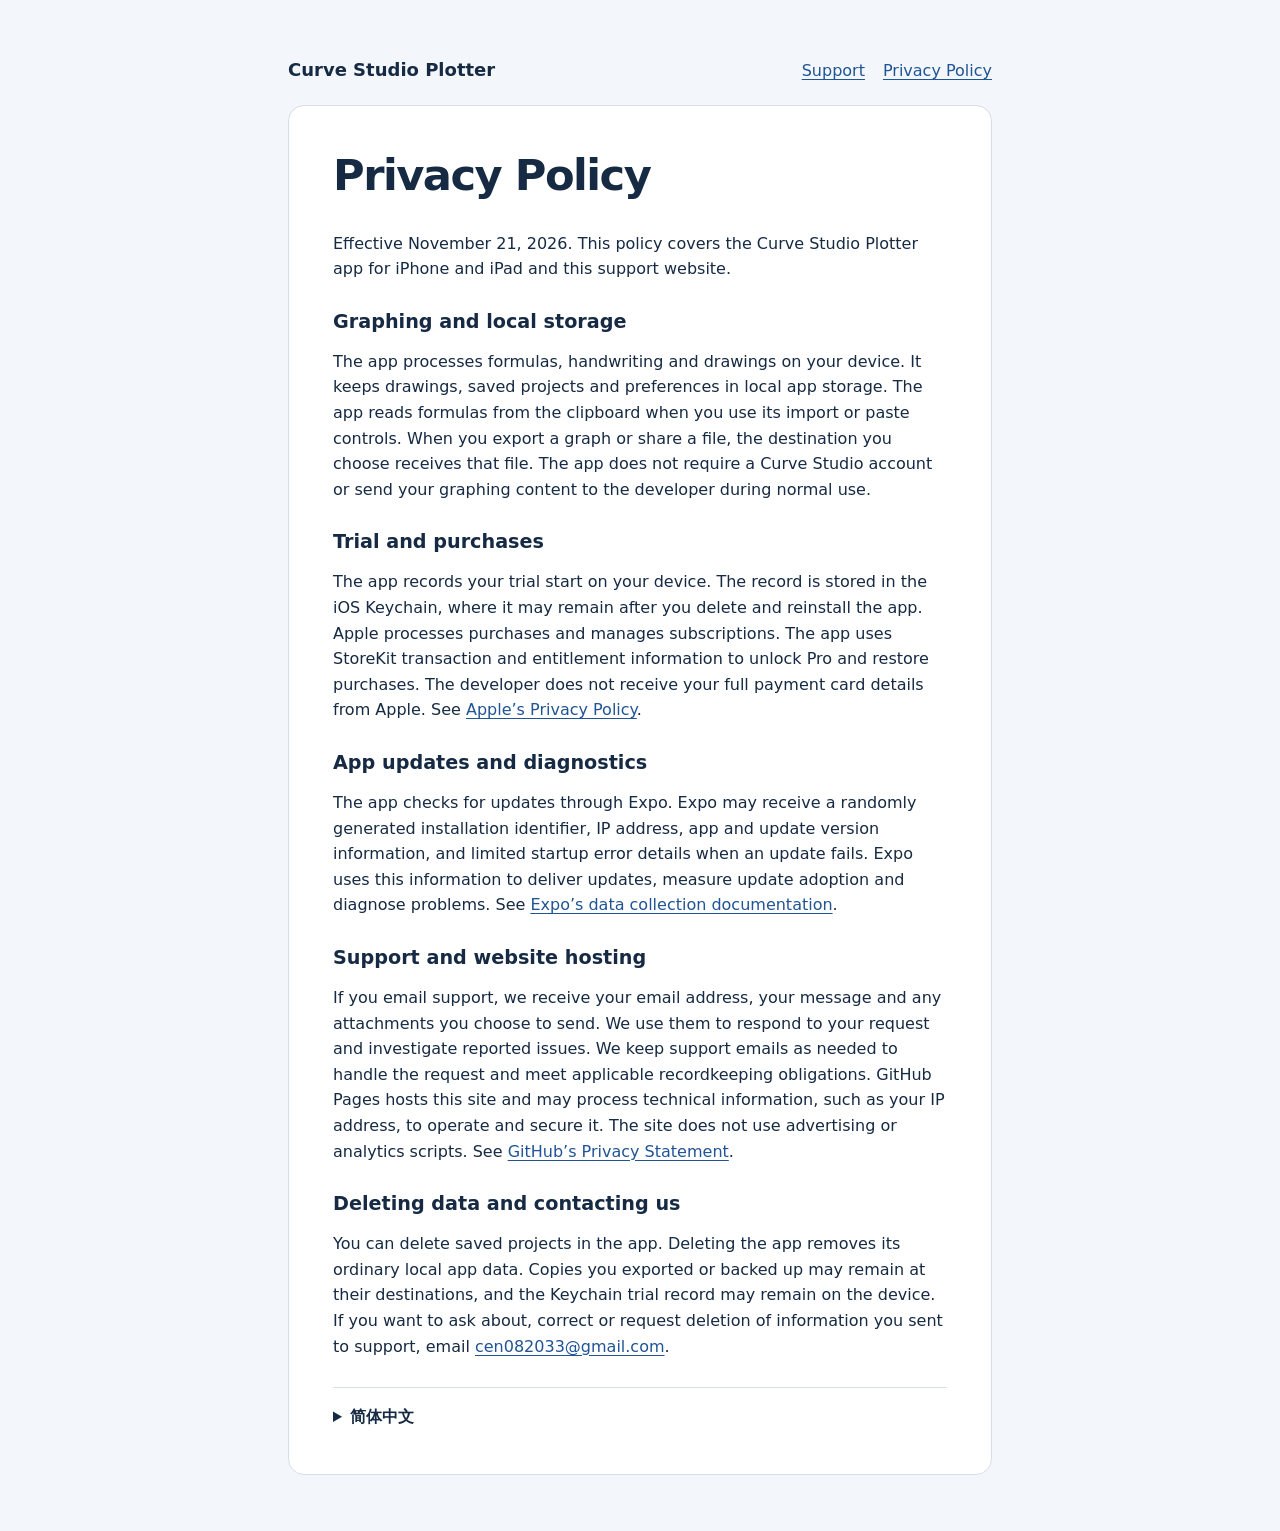
==== privacy/index.html @ 829e7258 "Publish support and privacy policy" ====
<!doctype html>
<html lang="en">
<head>
  <meta charset="utf-8">
  <meta name="viewport" content="width=device-width, initial-scale=1">
  <title>Privacy Policy | Curve Studio Plotter</title>
  <link rel="stylesheet" href="../styles.css">
</head>
<body>
  <header>
    <strong>Curve Studio Plotter</strong>
    <nav aria-label="Site navigation">
      <a href="../">Support</a>
      <a href="./" aria-current="page">Privacy Policy</a>
    </nav>
  </header>
  <main>
    <h1>Privacy Policy</h1>
    <p>Effective November 21, 2026. This policy covers the Curve Studio Plotter app for iPhone and iPad and this support website.</p>

    <h2>Graphing and local storage</h2>
    <p>The app processes formulas, handwriting and drawings on your device. It keeps drawings, saved projects and preferences in local app storage. The app reads formulas from the clipboard when you use its import or paste controls. When you export a graph or share a file, the destination you choose receives that file. The app does not require a Curve Studio account or send your graphing content to the developer during normal use.</p>

    <h2>Trial and purchases</h2>
    <p>The app records your trial start on your device. The record is stored in the iOS Keychain, where it may remain after you delete and reinstall the app. Apple processes purchases and manages subscriptions. The app uses StoreKit transaction and entitlement information to unlock Pro and restore purchases. The developer does not receive your full payment card details from Apple. See <a href="https://www.apple.com/legal/privacy/">Apple’s Privacy Policy</a>.</p>

    <h2>App updates and diagnostics</h2>
    <p>The app checks for updates through Expo. Expo may receive a randomly generated installation identifier, IP address, app and update version information, and limited startup error details when an update fails. Expo uses this information to deliver updates, measure update adoption and diagnose problems. See <a href="https://docs.expo.dev/eas-update/store-privacy-declarations/">Expo’s data collection documentation</a>.</p>

    <h2>Support and website hosting</h2>
    <p>If you email support, we receive your email address, your message and any attachments you choose to send. We use them to respond to your request and investigate reported issues. We keep support emails as needed to handle the request and meet applicable recordkeeping obligations. GitHub Pages hosts this site and may process technical information, such as your IP address, to operate and secure it. The site does not use advertising or analytics scripts. See <a href="https://docs.github.com/en/site-policy/privacy-policies/github-general-privacy-statement">GitHub’s Privacy Statement</a>.</p>

    <h2>Deleting data and contacting us</h2>
    <p>You can delete saved projects in the app. Deleting the app removes its ordinary local app data. Copies you exported or backed up may remain at their destinations, and the Keychain trial record may remain on the device. If you want to ask about, correct or request deletion of information you sent to support, email <a href="mailto:cen082033@gmail.com">cen082033@gmail.com</a>.</p>

    <details lang="zh-CN">
      <summary>简体中文</summary>
      <h2>隐私政策</h2>
      <p>本政策自 2026 年 11 月 21 日起生效，适用于 iPhone 和 iPad 上的 Curve Studio Plotter 及本支持网站。</p>
      <h3>绘图与本机存储</h3>
      <p>公式、手写内容和图形由设备本地处理。绘图、保存的项目和偏好设置保存在 App 本地。使用导入或粘贴功能时，App 会读取剪贴板里的公式。导出或分享文件时，文件会发往你选择的位置。App 无需注册账号，正常使用时不会将你的绘图内容发送给开发者。</p>
      <h3>试用和购买</h3>
      <p>试用开始时间保存在设备的 iOS 钥匙串中，卸载和重装后可能仍然保留。Apple 处理付款并管理订阅。App 使用 StoreKit 提供的交易与权益信息解锁 Pro 和恢复购买。开发者不会从 Apple 获得你的完整银行卡资料。参见 <a href="https://www.apple.com/legal/privacy/">Apple 隐私政策</a>。</p>
      <h3>更新和诊断</h3>
      <p>App 通过 Expo 检查更新。Expo 可能接收随机生成的安装标识符、IP 地址、App 和更新版本信息，以及更新失败时有限的启动错误信息。这些信息用于分发更新、统计更新采用情况和排查问题。参见 <a href="https://docs.expo.dev/eas-update/store-privacy-declarations/">Expo 数据收集说明</a>。</p>
      <h3>技术支持与网站托管</h3>
      <p>当你发邮件联系支持时，我们会收到你的邮箱地址、邮件内容和你主动发送的附件，并用这些信息回复和排查问题。我们会根据处理请求及适用的记录保存要求保留邮件。本网站由 GitHub Pages 托管，GitHub 可能为运营和保护服务处理 IP 地址等技术信息。本网站不使用广告或分析脚本。参见 <a href="https://docs.github.com/en/site-policy/privacy-policies/github-general-privacy-statement">GitHub 隐私声明</a>。</p>
      <h3>删除数据与联系方式</h3>
      <p>你可以在 App 内删除已保存的项目。删除 App 会移除其常规本地数据，已导出或备份的副本及钥匙串中的试用记录可能仍然保留。如需查询、更正或请求删除你发送给支持的信息，请联系 <a href="mailto:cen082033@gmail.com">cen082033@gmail.com</a>。</p>
    </details>
  </main>
</body>
</html>
---- styles.css ----
:root {
  color-scheme: light;
  font-family: system-ui, sans-serif;
  color: #162a43;
  background: #f3f6fa;
  line-height: 1.6;
}
body {
  max-width: 44rem;
  margin: 0 auto;
  padding: clamp(1.25rem, 5vw, 3.5rem);
}
main {
  padding: clamp(1.25rem, 5vw, 2.75rem);
  border: 1px solid #d6dee9;
  border-radius: 1rem;
  background: #fff;
}
header, nav { display: flex; flex-wrap: wrap; align-items: baseline; gap: .75rem 1.125rem; }
header { justify-content: space-between; margin-bottom: 1.25rem; }
header strong { font-size: 1.125rem; }
h1, h2, h3 { line-height: 1.2; }
h1 { margin-top: 0; font-size: clamp(1.8rem, 5vw, 2.7rem); letter-spacing: -.035em; }
h2 { margin-top: 1.75rem; font-size: 1.2rem; }
h3 { font-size: 1.05rem; }
a { color: #205495; text-underline-offset: .2em; overflow-wrap: anywhere; }
a:focus-visible, summary:focus-visible { outline: 3px solid #205495; outline-offset: 4px; }
details { margin-top: 1.75rem; padding-top: 1rem; border-top: 1px solid #d6dee9; }
summary { width: fit-content; cursor: pointer; font-weight: 650; }
.contact {
  display: inline-block;
  border-radius: .5rem;
  padding: .6rem .9rem;
  color: #fff;
  background: #1d477a;
}
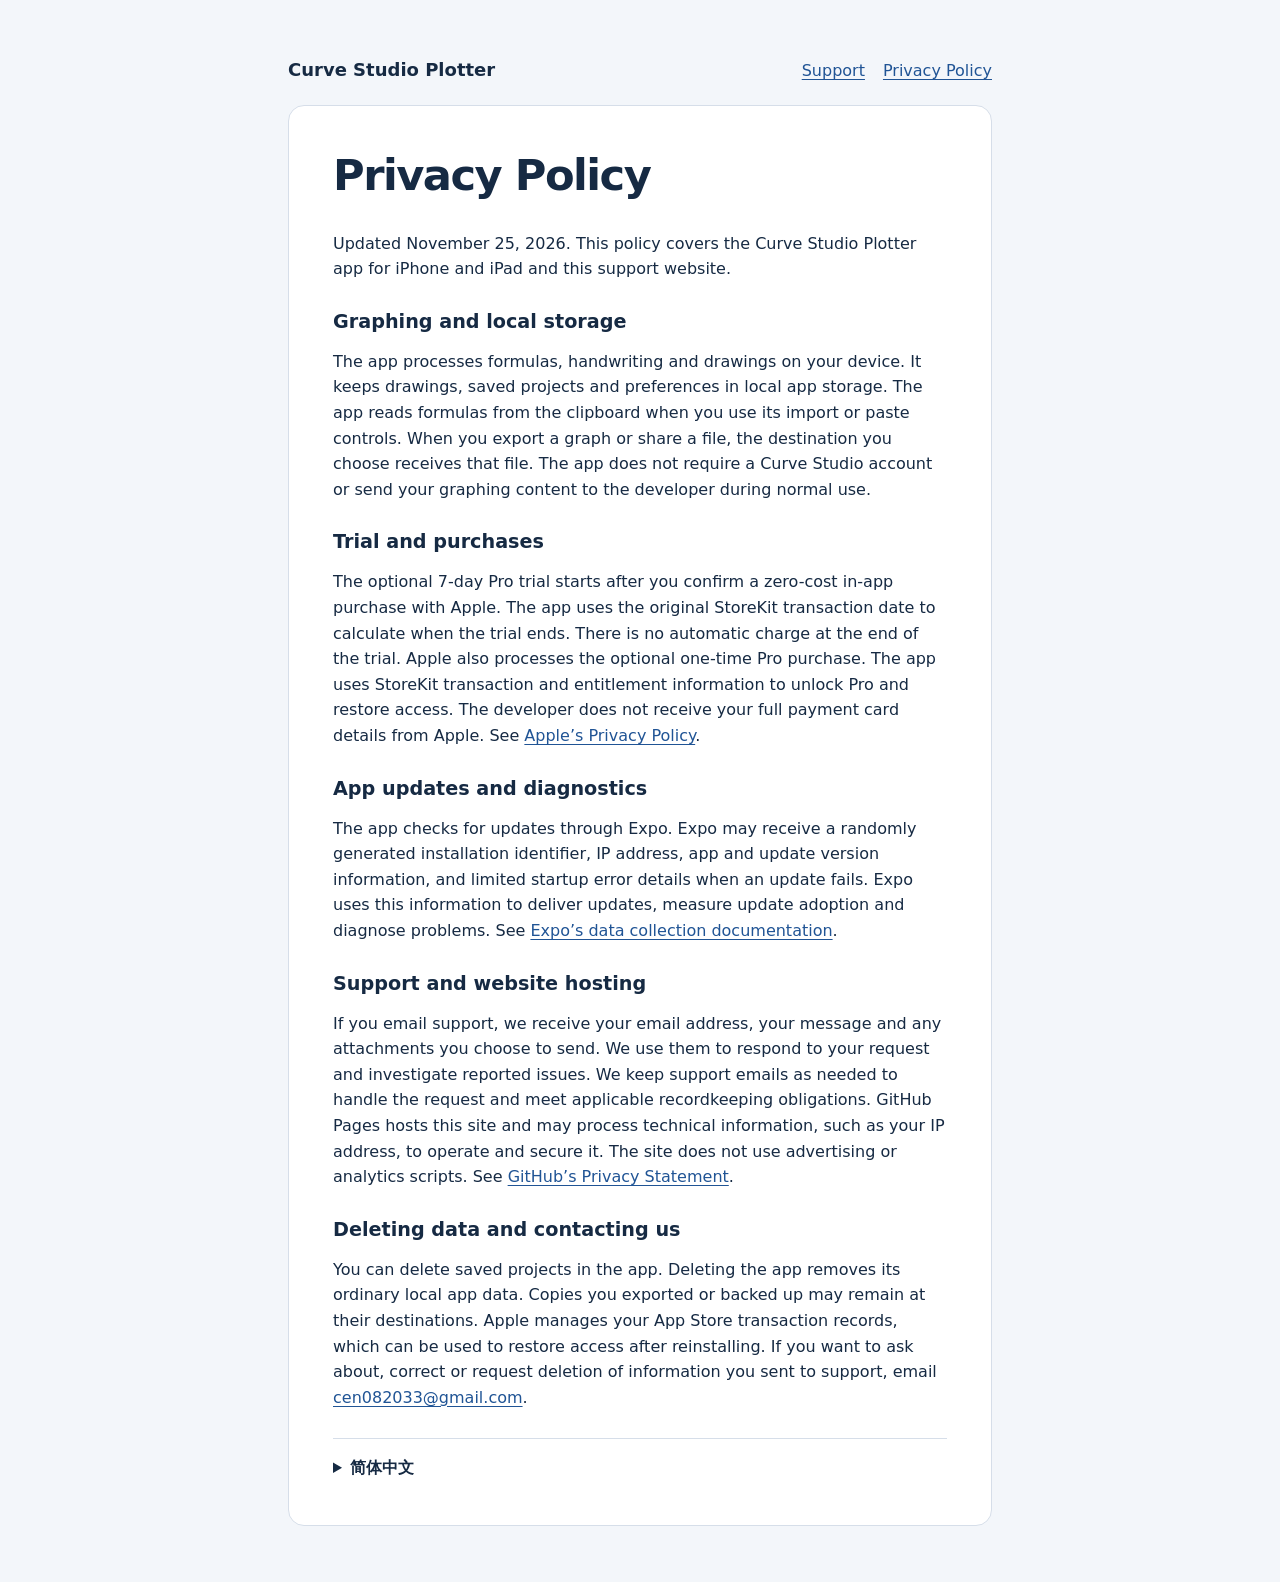
==== commit 42cd2a5d: "Update privacy policy for StoreKit trial and permanent Pro access" ====
--- a/privacy/index.html
+++ b/privacy/index.html
@@ -16,13 +16,13 @@
   </header>
   <main>
     <h1>Privacy Policy</h1>
-    <p>Effective November 21, 2026. This policy covers the Curve Studio Plotter app for iPhone and iPad and this support website.</p>
+    <p>Updated November 25, 2026. This policy covers the Curve Studio Plotter app for iPhone and iPad and this support website.</p>
 
     <h2>Graphing and local storage</h2>
     <p>The app processes formulas, handwriting and drawings on your device. It keeps drawings, saved projects and preferences in local app storage. The app reads formulas from the clipboard when you use its import or paste controls. When you export a graph or share a file, the destination you choose receives that file. The app does not require a Curve Studio account or send your graphing content to the developer during normal use.</p>
 
     <h2>Trial and purchases</h2>
-    <p>The app records your trial start on your device. The record is stored in the iOS Keychain, where it may remain after you delete and reinstall the app. Apple processes purchases and manages subscriptions. The app uses StoreKit transaction and entitlement information to unlock Pro and restore purchases. The developer does not receive your full payment card details from Apple. See <a href="https://www.apple.com/legal/privacy/">Apple’s Privacy Policy</a>.</p>
+    <p>The optional 7-day Pro trial starts after you confirm a zero-cost in-app purchase with Apple. The app uses the original StoreKit transaction date to calculate when the trial ends. There is no automatic charge at the end of the trial. Apple also processes the optional one-time Pro purchase. The app uses StoreKit transaction and entitlement information to unlock Pro and restore access. The developer does not receive your full payment card details from Apple. See <a href="https://www.apple.com/legal/privacy/">Apple’s Privacy Policy</a>.</p>
 
     <h2>App updates and diagnostics</h2>
     <p>The app checks for updates through Expo. Expo may receive a randomly generated installation identifier, IP address, app and update version information, and limited startup error details when an update fails. Expo uses this information to deliver updates, measure update adoption and diagnose problems. See <a href="https://docs.expo.dev/eas-update/store-privacy-declarations/">Expo’s data collection documentation</a>.</p>
@@ -31,22 +31,22 @@
     <p>If you email support, we receive your email address, your message and any attachments you choose to send. We use them to respond to your request and investigate reported issues. We keep support emails as needed to handle the request and meet applicable recordkeeping obligations. GitHub Pages hosts this site and may process technical information, such as your IP address, to operate and secure it. The site does not use advertising or analytics scripts. See <a href="https://docs.github.com/en/site-policy/privacy-policies/github-general-privacy-statement">GitHub’s Privacy Statement</a>.</p>
 
     <h2>Deleting data and contacting us</h2>
-    <p>You can delete saved projects in the app. Deleting the app removes its ordinary local app data. Copies you exported or backed up may remain at their destinations, and the Keychain trial record may remain on the device. If you want to ask about, correct or request deletion of information you sent to support, email <a href="mailto:cen082033@gmail.com">cen082033@gmail.com</a>.</p>
+    <p>You can delete saved projects in the app. Deleting the app removes its ordinary local app data. Copies you exported or backed up may remain at their destinations. Apple manages your App Store transaction records, which can be used to restore access after reinstalling. If you want to ask about, correct or request deletion of information you sent to support, email <a href="mailto:cen082033@gmail.com">cen082033@gmail.com</a>.</p>
 
     <details lang="zh-CN">
       <summary>简体中文</summary>
       <h2>隐私政策</h2>
-      <p>本政策自 2026 年 11 月 21 日起生效，适用于 iPhone 和 iPad 上的 Curve Studio Plotter 及本支持网站。</p>
+      <p>本政策于 2026 年 11 月 25 日更新，适用于 iPhone 和 iPad 上的 Curve Studio Plotter 及本支持网站。</p>
       <h3>绘图与本机存储</h3>
       <p>公式、手写内容和图形由设备本地处理。绘图、保存的项目和偏好设置保存在 App 本地。使用导入或粘贴功能时，App 会读取剪贴板里的公式。导出或分享文件时，文件会发往你选择的位置。App 无需注册账号，正常使用时不会将你的绘图内容发送给开发者。</p>
       <h3>试用和购买</h3>
-      <p>试用开始时间保存在设备的 iOS 钥匙串中，卸载和重装后可能仍然保留。Apple 处理付款并管理订阅。App 使用 StoreKit 提供的交易与权益信息解锁 Pro 和恢复购买。开发者不会从 Apple 获得你的完整银行卡资料。参见 <a href="https://www.apple.com/legal/privacy/">Apple 隐私政策</a>。</p>
+      <p>你可以自愿开启 7 天 Pro 试用。在 Apple 的内购窗口确认零元交易后，App 按 StoreKit 提供的原始交易时间计算试用到期时间。试用到期不会自动扣费。Apple 也处理可选的 Pro 永久买断。App 使用 StoreKit 提供的交易和权益信息解锁 Pro 和恢复访问权限。开发者不会从 Apple 获得你的完整银行卡资料。参见 <a href="https://www.apple.com/legal/privacy/">Apple 隐私政策</a>。</p>
       <h3>更新和诊断</h3>
       <p>App 通过 Expo 检查更新。Expo 可能接收随机生成的安装标识符、IP 地址、App 和更新版本信息，以及更新失败时有限的启动错误信息。这些信息用于分发更新、统计更新采用情况和排查问题。参见 <a href="https://docs.expo.dev/eas-update/store-privacy-declarations/">Expo 数据收集说明</a>。</p>
       <h3>技术支持与网站托管</h3>
       <p>当你发邮件联系支持时，我们会收到你的邮箱地址、邮件内容和你主动发送的附件，并用这些信息回复和排查问题。我们会根据处理请求及适用的记录保存要求保留邮件。本网站由 GitHub Pages 托管，GitHub 可能为运营和保护服务处理 IP 地址等技术信息。本网站不使用广告或分析脚本。参见 <a href="https://docs.github.com/en/site-policy/privacy-policies/github-general-privacy-statement">GitHub 隐私声明</a>。</p>
       <h3>删除数据与联系方式</h3>
-      <p>你可以在 App 内删除已保存的项目。删除 App 会移除其常规本地数据，已导出或备份的副本及钥匙串中的试用记录可能仍然保留。如需查询、更正或请求删除你发送给支持的信息，请联系 <a href="mailto:cen082033@gmail.com">cen082033@gmail.com</a>。</p>
+      <p>你可以在 App 内删除已保存的项目。删除 App 会移除其常规本地数据。已导出或备份的副本可能仍保存在对应位置。Apple 管理 App Store 交易记录，重装后可用这些记录恢复访问权限。如需查询、更正或请求删除你发送给支持的信息，请联系 <a href="mailto:cen082033@gmail.com">cen082033@gmail.com</a>。</p>
     </details>
   </main>
 </body>
